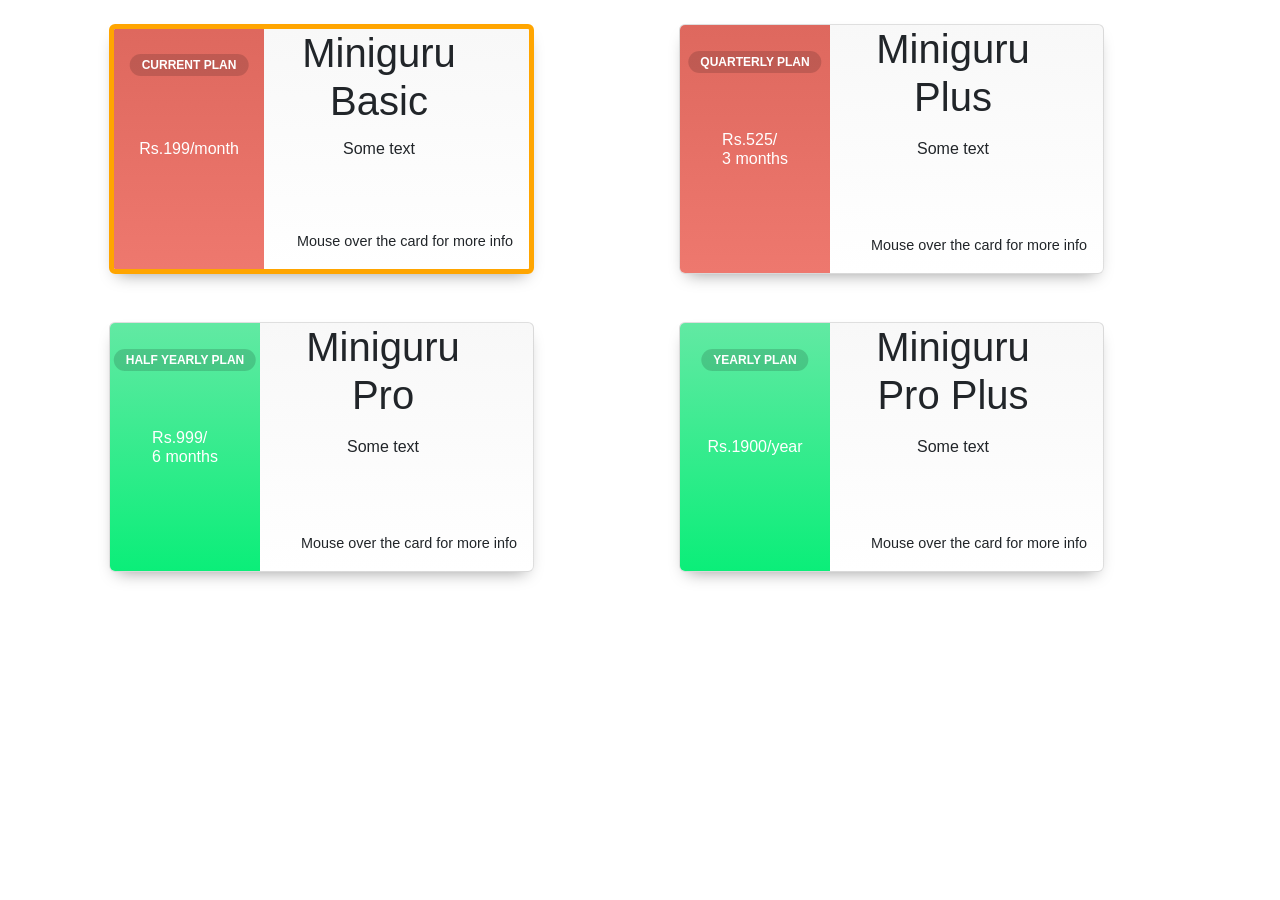
==== subscription.html @ 3ddffb48 "first commit" ====
<!DOCTYPE html>
<html>

<head>
    <title>Miniguru</title>
    <!-- custom css file -->
    <link rel="stylesheet" href="./assets/css/index.css">
    <!-- bootstrap css -->
    <link rel="stylesheet" href="./node_modules/bootstrap/dist/css/bootstrap.min.css">
    <!-- font-awesome -->
    <link rel="stylesheet" href="https://cdnjs.cloudflare.com/ajax/libs/font-awesome/4.7.0/css/font-awesome.min.css">


    <!-- jquery functions -->
    <script type="text/javascript" src="./node_modules/jquery/dist/jquery.js"></script>
    <script src="./node_modules/jquery/dist/jquery.min.js"></script>
    <!-- popper.js
    <script type="text/javascript" src="./node_modules/popper.js/dist/popper.min.js"></script> -->
    <!-- bootstrap javascript -->
    <script src="./node_modules/bootstrap/dist/js/bootstrap.bundle.min.js"></script>
    <script src="./node_modules/bootstrap/dist/js/bootstrap.js"></script>
    <script src="./node_modules/bootstrap/dist/js/bootstrap.min.js"></script>

    <style>
        @import url('https://fonts.googleapis.com/css?family=Abel');

        .center {
            position: absolute;
            top: 50%;
            left: 50%;
            -webkit-transform: translate(-50%, -50%);
        }

        .card {
            width: 425px;
            height: 250px;
            background-color: #fff;
            background: linear-gradient(#f8f8f8, #fff);
            box-shadow: 0 8px 16px -8px rgba(0, 0, 0, 0.4);
            border-radius: 6px;
            overflow: hidden;
            position: relative;
            margin: 1.5rem;
        }

        .card h1 {
            text-align: center;
        }

        .card .additional {
            position: absolute;
            width: 150px;
            height: 100%;
            background: linear-gradient(#dE685E, #EE786E);
            transition: width 0.4s;
            overflow: hidden;
            z-index: 2;
        }

        .card.green .additional {
            background: linear-gradient(rgb(98, 233, 163), rgb(11, 238, 121));
        }

        .card:hover .additional {
            width: 100%;
            border-radius: 0 5px 5px 0;
        }

        .card .additional .user-card {
            width: 150px;
            height: 100%;
            position: relative;
            float: left;
        }

        .card .additional .user-card::after {
            content: "";
            display: block;
            position: absolute;
            top: 10%;
            right: -2px;
            height: 80%;
            border-left: 2px solid rgba(0, 0, 0, 0.025);
        }

        .card .additional .user-card .plan {
            top: 15%;
            color: #fff;
            text-transform: uppercase;
            font-size: 0.75em;
            font-weight: bold;
            background: rgba(0, 0, 0, 0.15);
            padding: 0.125rem 0.75rem;
            border-radius: 100px;
            white-space: nowrap;
        }

        .card .additional .more-info {
            width: 300px;
            float: left;
            position: absolute;
            left: 150px;
            height: 100%;
        }

        .card .additional .more-info h1,
        h5,
        h6 {
            color: #fff;
            margin-bottom: 0;
        }

        .card.green .additional .more-info h1,
        h5,
        h6 {
            color: #fff;
            margin-bottom: 0;
        }

        .card .general {
            width: 300px;
            height: 100%;
            position: absolute;
            top: 0;
            right: 0;
            z-index: 1;
            box-sizing: border-box;
            padding: 1rem;
            padding-top: 0;
        }

        .card .general .more {
            position: absolute;
            bottom: 1rem;
            right: 1rem;
            font-size: 0.9em;
        }

        .price {
            color: #fff;
        }

        .checkout-container {
            margin: 20px;
            border: 2px solid #ccc;
            border-radius: 5px;
            padding: 20px;
        }
    </style>

</head>

<body>

    <div class="container">
        <div class="row">
            <div class="col-10 col-sm-6">
                <div class="card" id="1">
                    <div class="additional">
                        <div class="user-card">
                            <div class="plan center">Current Plan</div>
                            <div class="center price">
                                <h6>Rs.199/month</h6>
                            </div>
                        </div>
                        <div class="more-info">
                            <h1>Miniguru<br>Basic</h1>
                            <div class="center">
                                <h5>2 Days left for renewal<h5>
                            </div>
                        </div>

                    </div>
                    <div class="general">
                        <h1 class="plan">Miniguru<br>Basic</h1>
                        <div class="center">Some text</div>
                        <span class="more">Mouse over the card for more info</span>
                    </div>
                </div>
            </div>
            <div class="col-10 col-md-6">
                <div class="card" id="2">
                    <div class="additional">
                        <div class="user-card">
                            <div class="plan center">Quarterly Plan</div>
                            <div class="center price">
                                <h6>Rs.525/<br>3 months</h6>
                            </div>
                        </div>
                        <div class="more-info">
                            <h1>Miniguru<br>Plus</h1>
                            <div class="center">
                                <h5>Save 12%<h5>
                            </div>
                        </div>
                    </div>
                    <div class="general">
                        <h1 class="plan">Miniguru<br>Plus</h1>
                        <div class="center">Some text</div>
                        <span class="more">Mouse over the card for more info</span>
                    </div>
                </div>
            </div>
        </div>
        <div class="row">
            <div class="col-12 col-md-6">
                <div class="card green" id="3">
                    <div class="additional">
                        <div class="user-card">
                            <div class="plan center">Half Yearly Plan</div>
                            <div class="center price">
                                <h6>Rs.999/<br>6 months</h6>
                            </div>
                        </div>
                        <div class="more-info">
                            <h1>Miniguru<br>Pro</h1>
                            <div class="center">
                                <h5>Save 16%<h5>
                            </div>
                        </div>
                    </div>
                    <div class="general">
                        <h1 class="plan">Miniguru<br>Pro</h1>
                        <div class="center">Some text</div>
                        <span class="more">Mouse over the card for more info</span>
                    </div>
                </div>
            </div>
            <div class="col-12 col-md-6">
                <div class="card green" id="4">
                    <div class="additional">
                        <div class="user-card">
                            <div class="plan center">Yearly Plan</div>
                            <div class="center price">
                                <h6>Rs.1900/year</h6>
                            </div>
                        </div>
                        <div class="more-info">
                            <h1>Miniguru<br>Pro Plus</h1>
                            <div class="center">
                                <h5>Save 20%<h5>
                            </div>
                        </div>
                    </div>
                    <div class="general">
                        <h1 class="plan">Miniguru<br>Pro Plus</h1>
                        <div class="center">Some text</div>
                        <span class="more">Mouse over the card for more info</span>
                    </div>
                </div>
            </div>
        </div>
        <div class="row align-items-center" id="show-plan" style="display: none;">
            <div class="col">
                <div class="checkout-container text-center">
                    <h3 id="selected-plan"></h3>
                    <button class="btn btn-primary" id="checkout-btn">
                        Checkout
                        <span class="fa fa-arrow-right ml-auto"></span>
                    </button>
                </div>
            </div>
        </div>
    </div>


    <script>

        $(function () {
            //card 1 is reserved for dispalying current plan of use
            $(".card[id=1]")
                .css('border-width', '5px')
                .css('border-color', 'orange');

            //make other 3 cards clickable
            $('.card[id=2],.card[id=3],.card[id=4]').click(function () {
                var card_id = $(this).attr('id');
                $('.card[id=2],.card[id=3],.card[id=4]').css('border-width', '0px');
                $(this).css('border-width', '4px')
                    .css('border-color', 'aqua')
                    .css('border-radius', '10px');

                //get the name of selected plan
                var selected_plan = $(this).find('.general h1').text();

                //show selected plan details to proceed for checkout
                $('#show-plan').show('2000');
                $('#show-plan #selected-plan').text("Selected Plan: " + selected_plan);
            })

            //code for payment button
            $('#checkout-btn').click(function(){
                window.location.href='payment.html';
                console.log('Proceed for payment');
            })
        })

    </script>

</body>

</html>
---- assets/css/index.css ----
.avatar{
    display: inline-block;
    width: 50px;
    height: 50px;
    padding: 2px;
    margin:5px;
    border: 2px blueviolet solid;
    border-radius: 50%;
    
    object-fit: cover;
  }

  .avatar:hover{
      border: 2px greenyellow solid;   
  }

  .logged-user {
    display: flex;
    align-items: center;
    color: #495057;
    margin-left: 15px;
}

.logged-user i {
    display: block;
}

.header-right {
    display: flex;
    align-items: center;
}
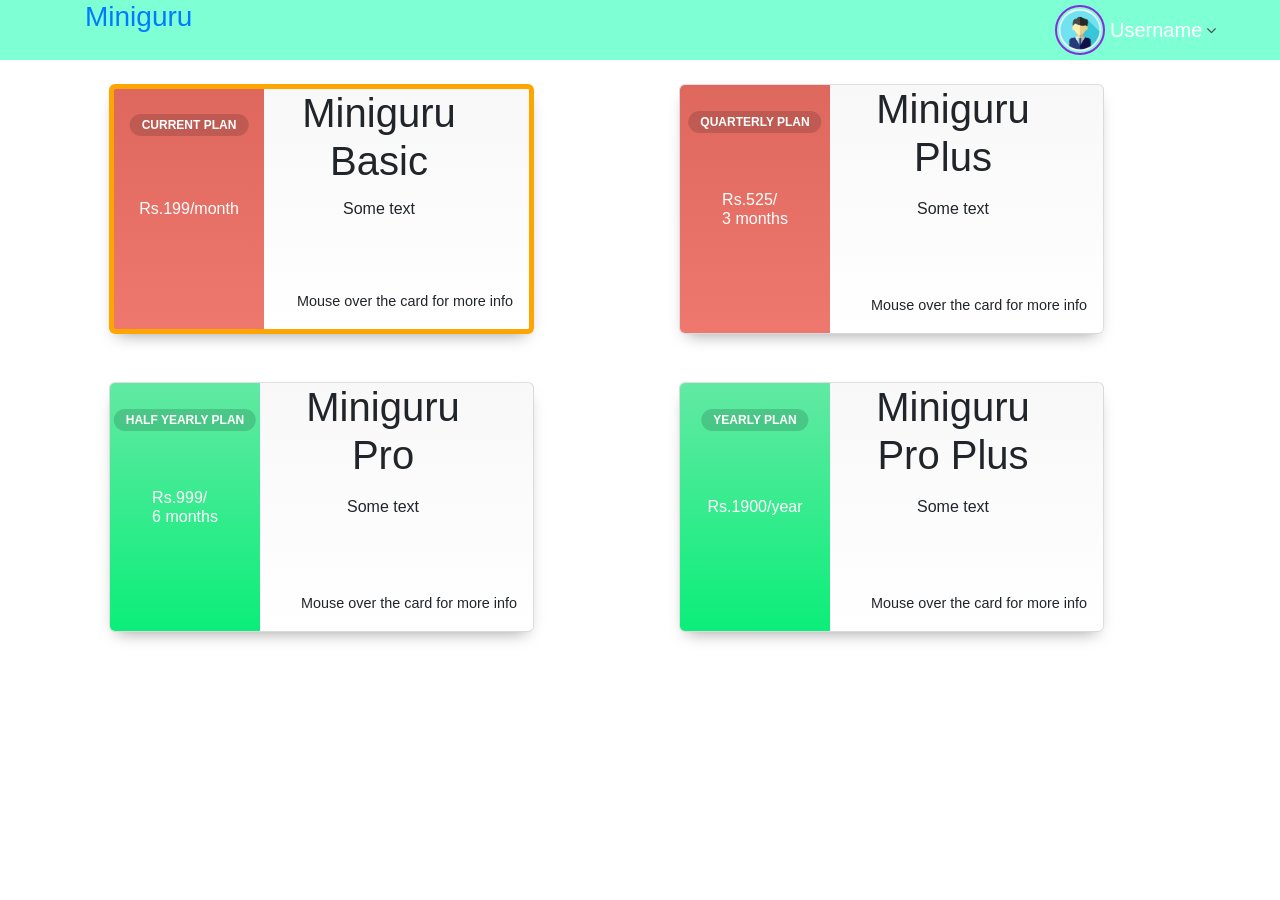
==== commit ea4ec0ff: "Added dashboard content" ====
--- a/subscription.html
+++ b/subscription.html
@@ -151,117 +151,149 @@
 </head>
 
 <body>
-
-    <div class="container">
-        <div class="row">
-            <div class="col-10 col-sm-6">
-                <div class="card" id="1">
-                    <div class="additional">
-                        <div class="user-card">
-                            <div class="plan center">Current Plan</div>
-                            <div class="center price">
-                                <h6>Rs.199/month</h6>
-                            </div>
-                        </div>
-                        <div class="more-info">
-                            <h1>Miniguru<br>Basic</h1>
-                            <div class="center">
-                                <h5>2 Days left for renewal<h5>
-                            </div>
-                        </div>
-
-                    </div>
-                    <div class="general">
-                        <h1 class="plan">Miniguru<br>Basic</h1>
-                        <div class="center">Some text</div>
-                        <span class="more">Mouse over the card for more info</span>
-                    </div>
-                </div>
-            </div>
-            <div class="col-10 col-md-6">
-                <div class="card" id="2">
-                    <div class="additional">
-                        <div class="user-card">
-                            <div class="plan center">Quarterly Plan</div>
-                            <div class="center price">
-                                <h6>Rs.525/<br>3 months</h6>
-                            </div>
-                        </div>
-                        <div class="more-info">
-                            <h1>Miniguru<br>Plus</h1>
-                            <div class="center">
-                                <h5>Save 12%<h5>
-                            </div>
-                        </div>
-                    </div>
-                    <div class="general">
-                        <h1 class="plan">Miniguru<br>Plus</h1>
-                        <div class="center">Some text</div>
-                        <span class="more">Mouse over the card for more info</span>
+    <header>
+        <div style="height: 60px; background-color: aquamarine;">
+            <div class="container">
+                <div class="row">
+                    <div class="col-10">
+                        <a href="index.html" style="text-decoration: none;"><h3>Miniguru</h3></a>
+                    </div>
+                    <div class="col-2 header-right">
+                        <div class="dropdown">
+                            <a class="logged-user" style="text-decoration: none;" href="#" data-toggle="dropdown"
+                                aria-expanded="false">
+                                <img src='./assets/images/user.jpg' class="avatar">
+                                <span style="align-self: center;">
+                                    <h5>Username</h5>
+                                </span>
+                                <i class="fa fa-angle-down ml-1" id="dropdownMenuProfile"></i>
+                            </a>
+                            <div class="dropdown-menu" aria-labelledby="dropdownMenuProfile">
+                                <a class="dropdown-item" href="about.html">About</a>
+                                <a class="dropdown-item" href="subscription.html" id="subscription">Subscription</a>
+                                <a class="dropdown-item" href="help.html">Help</a>
+                                <a class="dropdown-item" href="home.html">Signout</a>
+                            </div>
+                        </div>
                     </div>
                 </div>
             </div>
         </div>
-        <div class="row">
-            <div class="col-12 col-md-6">
-                <div class="card green" id="3">
-                    <div class="additional">
-                        <div class="user-card">
-                            <div class="plan center">Half Yearly Plan</div>
-                            <div class="center price">
-                                <h6>Rs.999/<br>6 months</h6>
-                            </div>
-                        </div>
-                        <div class="more-info">
-                            <h1>Miniguru<br>Pro</h1>
-                            <div class="center">
-                                <h5>Save 16%<h5>
-                            </div>
-                        </div>
-                    </div>
-                    <div class="general">
-                        <h1 class="plan">Miniguru<br>Pro</h1>
-                        <div class="center">Some text</div>
-                        <span class="more">Mouse over the card for more info</span>
+
+    </header>
+
+    <main>
+        <div class="container">
+            <div class="row">
+                <div class="col-10 col-sm-6">
+                    <div class="card" id="1">
+                        <div class="additional">
+                            <div class="user-card">
+                                <div class="plan center">Current Plan</div>
+                                <div class="center price">
+                                    <h6>Rs.199/month</h6>
+                                </div>
+                            </div>
+                            <div class="more-info">
+                                <h1>Miniguru<br>Basic</h1>
+                                <div class="center">
+                                    <h5>2 Days left for renewal<h5>
+                                </div>
+                            </div>
+
+                        </div>
+                        <div class="general">
+                            <h1 class="plan">Miniguru<br>Basic</h1>
+                            <div class="center">Some text</div>
+                            <span class="more">Mouse over the card for more info</span>
+                        </div>
+                    </div>
+                </div>
+                <div class="col-10 col-md-6">
+                    <div class="card" id="2">
+                        <div class="additional">
+                            <div class="user-card">
+                                <div class="plan center">Quarterly Plan</div>
+                                <div class="center price">
+                                    <h6>Rs.525/<br>3 months</h6>
+                                </div>
+                            </div>
+                            <div class="more-info">
+                                <h1>Miniguru<br>Plus</h1>
+                                <div class="center">
+                                    <h5>Save 12%<h5>
+                                </div>
+                            </div>
+                        </div>
+                        <div class="general">
+                            <h1 class="plan">Miniguru<br>Plus</h1>
+                            <div class="center">Some text</div>
+                            <span class="more">Mouse over the card for more info</span>
+                        </div>
                     </div>
                 </div>
             </div>
-            <div class="col-12 col-md-6">
-                <div class="card green" id="4">
-                    <div class="additional">
-                        <div class="user-card">
-                            <div class="plan center">Yearly Plan</div>
-                            <div class="center price">
-                                <h6>Rs.1900/year</h6>
-                            </div>
-                        </div>
-                        <div class="more-info">
-                            <h1>Miniguru<br>Pro Plus</h1>
-                            <div class="center">
-                                <h5>Save 20%<h5>
-                            </div>
-                        </div>
-                    </div>
-                    <div class="general">
-                        <h1 class="plan">Miniguru<br>Pro Plus</h1>
-                        <div class="center">Some text</div>
-                        <span class="more">Mouse over the card for more info</span>
+            <div class="row">
+                <div class="col-12 col-md-6">
+                    <div class="card green" id="3">
+                        <div class="additional">
+                            <div class="user-card">
+                                <div class="plan center">Half Yearly Plan</div>
+                                <div class="center price">
+                                    <h6>Rs.999/<br>6 months</h6>
+                                </div>
+                            </div>
+                            <div class="more-info">
+                                <h1>Miniguru<br>Pro</h1>
+                                <div class="center">
+                                    <h5>Save 16%<h5>
+                                </div>
+                            </div>
+                        </div>
+                        <div class="general">
+                            <h1 class="plan">Miniguru<br>Pro</h1>
+                            <div class="center">Some text</div>
+                            <span class="more">Mouse over the card for more info</span>
+                        </div>
+                    </div>
+                </div>
+                <div class="col-12 col-md-6">
+                    <div class="card green" id="4">
+                        <div class="additional">
+                            <div class="user-card">
+                                <div class="plan center">Yearly Plan</div>
+                                <div class="center price">
+                                    <h6>Rs.1900/year</h6>
+                                </div>
+                            </div>
+                            <div class="more-info">
+                                <h1>Miniguru<br>Pro Plus</h1>
+                                <div class="center">
+                                    <h5>Save 20%<h5>
+                                </div>
+                            </div>
+                        </div>
+                        <div class="general">
+                            <h1 class="plan">Miniguru<br>Pro Plus</h1>
+                            <div class="center">Some text</div>
+                            <span class="more">Mouse over the card for more info</span>
+                        </div>
+                    </div>
+                </div>
+            </div>
+            <div class="row align-items-center" id="show-plan" style="display: none;">
+                <div class="col">
+                    <div class="checkout-container text-center">
+                        <h3 id="selected-plan"></h3>
+                        <button class="btn btn-primary" id="checkout-btn">
+                            Checkout
+                            <span class="fa fa-arrow-right ml-auto"></span>
+                        </button>
                     </div>
                 </div>
             </div>
         </div>
-        <div class="row align-items-center" id="show-plan" style="display: none;">
-            <div class="col">
-                <div class="checkout-container text-center">
-                    <h3 id="selected-plan"></h3>
-                    <button class="btn btn-primary" id="checkout-btn">
-                        Checkout
-                        <span class="fa fa-arrow-right ml-auto"></span>
-                    </button>
-                </div>
-            </div>
-        </div>
-    </div>
+    </main>
 
 
     <script>
@@ -289,8 +321,8 @@
             })
 
             //code for payment button
-            $('#checkout-btn').click(function(){
-                window.location.href='payment.html';
+            $('#checkout-btn').click(function () {
+                window.location.href = 'payment.html';
                 console.log('Proceed for payment');
             })
         })
--- a/assets/css/index.css
+++ b/assets/css/index.css
@@ -29,3 +29,9 @@
     display: flex;
     align-items: center;
 }
+
+.chart-area {
+    position: relative;
+    height: 10rem;
+    width: 100%;
+  }
